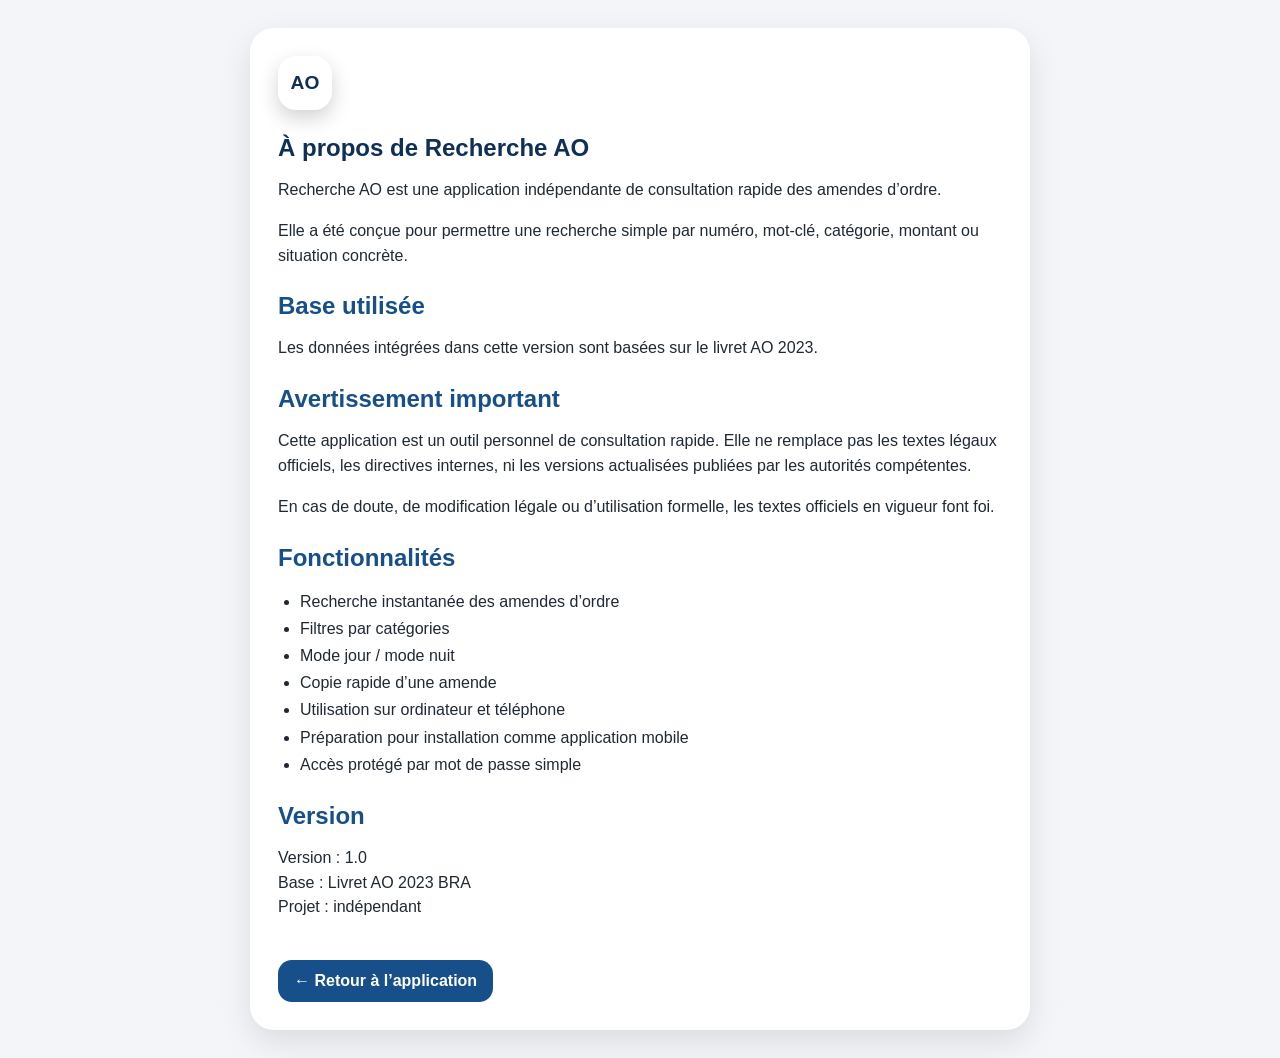
==== a-propos.html @ 62f080f0 "Add files via upload" ====
<!DOCTYPE html>
<html lang="fr">
<head>
    <meta charset="UTF-8">
    <meta name="viewport" content="width=device-width, initial-scale=1.0">
    <title>À propos — Recherche AO</title>

    <link rel="manifest" href="manifest.json">
    <meta name="theme-color" content="#174f8a">

    <link rel="stylesheet" href="style.css">
</head>
<body>

    <main class="container about-page">

        <section class="about-card">
            <span class="app-badge">AO</span>

            <h1>À propos de Recherche AO</h1>

            <p>
                Recherche AO est une application indépendante de consultation rapide
                des amendes d’ordre.
            </p>

            <p>
                Elle a été conçue pour permettre une recherche simple par numéro,
                mot-clé, catégorie, montant ou situation concrète.
            </p>

            <h2>Base utilisée</h2>

            <p>
                Les données intégrées dans cette version sont basées sur le livret
                AO 2023.
            </p>

            <h2>Avertissement important</h2>

            <p>
                Cette application est un outil personnel de consultation rapide.
                Elle ne remplace pas les textes légaux officiels, les directives
                internes, ni les versions actualisées publiées par les autorités
                compétentes.
            </p>

            <p>
                En cas de doute, de modification légale ou d’utilisation formelle,
                les textes officiels en vigueur font foi.
            </p>

            <h2>Fonctionnalités</h2>

            <ul>
                <li>Recherche instantanée des amendes d’ordre</li>
                <li>Filtres par catégories</li>
                <li>Mode jour / mode nuit</li>
                <li>Copie rapide d’une amende</li>
                <li>Utilisation sur ordinateur et téléphone</li>
                <li>Préparation pour installation comme application mobile</li>
                <li>Accès protégé par mot de passe simple</li>
            </ul>

            <h2>Version</h2>

            <p>
                Version : 1.0<br>
                Base : Livret AO 2023 BRA<br>
                Projet : indépendant
            </p>

            <a href="index.html" class="about-back-btn">
                ← Retour à l’application
            </a>
        </section>

    </main>

</body>
</html>
---- style.css ----
* {
    box-sizing: border-box;
}

:root {
    --blue-dark: #0f2f57;
    --blue: #174f8a;
    --blue-light: #e8f1fb;
    --red: #b91c1c;
    --text: #1f2933;
    --muted: #6b7280;
    --bg: #f3f5f8;
    --card: #ffffff;
    --border: #d6dce5;
}

body {
    margin: 0;
    font-family: Arial, Helvetica, sans-serif;
    background: var(--bg);
    color: var(--text);
}

.app-header {
    background: linear-gradient(135deg, var(--blue-dark), var(--blue));
    color: white;
    padding: 30px 20px 42px;
    text-align: center;
}
.total-count {
    display: inline-block;
    margin-top: 12px;
    padding: 8px 14px;
    background: rgba(255, 255, 255, 0.16);
    border: 1px solid rgba(255, 255, 255, 0.28);
    border-radius: 999px;
    font-size: 0.92rem;
    font-weight: bold;
}

.header-content {
    max-width: 900px;
    margin: 0 auto;
}

.app-badge {
    display: inline-flex;
    align-items: center;
    justify-content: center;
    background: white;
    color: var(--blue-dark);
    width: 54px;
    height: 54px;
    border-radius: 18px;
    font-weight: 900;
    font-size: 1.2rem;
    margin-bottom: 12px;
    box-shadow: 0 8px 20px rgba(0, 0, 0, 0.18);
}

.app-header h1 {
    margin: 0;
    font-size: 2rem;
}

.app-header p {
    margin: 8px 0 0;
    opacity: 0.92;
}

.container {
    width: 100%;
    max-width: 900px;
    margin: 0 auto;
    padding: 20px;
}

.search-section {
    background: var(--card);
    padding: 20px;
    border-radius: 22px;
    box-shadow: 0 12px 28px rgba(0, 0, 0, 0.10);
    margin-top: -46px;
}

.search-section label {
    display: block;
    font-weight: bold;
    margin-bottom: 10px;
}

.search-wrapper {
    position: relative;
}

#searchInput {
    width: 100%;
    padding: 16px 48px 16px 16px;
    font-size: 1.05rem;
    border: 2px solid var(--border);
    border-radius: 16px;
    outline: none;
    background: #ffffff;
}

#searchInput:focus {
    border-color: var(--blue);
    box-shadow: 0 0 0 4px rgba(23, 79, 138, 0.12);
}

.clear-btn {
    position: absolute;
    right: 10px;
    top: 50%;
    transform: translateY(-50%);
    border: none;
    background: #e5eaf0;
    color: var(--text);
    width: 32px;
    height: 32px;
    border-radius: 50%;
    font-size: 1.4rem;
    line-height: 1;
    cursor: pointer;
}

.clear-btn:hover {
    background: #d6dce5;
}

.quick-actions {
    display: flex;
    gap: 10px;
    margin-top: 14px;
}

.secondary-btn {
    flex: 1;
    border: none;
    background: var(--blue-light);
    color: var(--blue-dark);
    padding: 12px 14px;
    border-radius: 14px;
    cursor: pointer;
    font-weight: bold;
}

.secondary-btn:hover {
    background: #d8e8f8;
}

.filters {
    display: flex;
    gap: 10px;
    flex-wrap: wrap;
    margin-top: 16px;
}

.filter-btn {
    border: none;
    background: #e5eaf0;
    color: var(--text);
    padding: 10px 14px;
    border-radius: 999px;
    cursor: pointer;
    font-weight: bold;
}

.filter-btn.active {
    background: var(--blue);
    color: white;
}

.results-info {
    margin: 18px 4px;
    font-weight: bold;
    color: #4b5563;
}

.results-container {
    display: grid;
    gap: 14px;
}

.ao-card {
    background: var(--card);
    border-radius: 18px;
    padding: 18px;
    box-shadow: 0 8px 22px rgba(0, 0, 0, 0.07);
    border-left: 6px solid var(--blue);
}

.ao-card-header {
    display: flex;
    justify-content: space-between;
    gap: 12px;
    align-items: flex-start;
}

.ao-number {
    display: inline-block;
    background: var(--blue-dark);
    color: white;
    padding: 7px 11px;
    border-radius: 12px;
    font-weight: bold;
}

.ao-amount {
    font-size: 1.3rem;
    font-weight: bold;
    color: var(--red);
    white-space: nowrap;
}

.ao-description {
    margin: 14px 0;
    font-size: 1rem;
    line-height: 1.45;
}

.ao-meta {
    font-size: 0.9rem;
    color: #5f6b7a;
}

.card-actions {
    display: flex;
    gap: 10px;
    margin-top: 14px;
}

.copy-btn {
    border: none;
    background: var(--blue);
    color: white;
    padding: 11px 14px;
    border-radius: 12px;
    cursor: pointer;
    font-weight: bold;
}

.copy-btn:hover {
    background: var(--blue-dark);
}

.no-result {
    background: var(--card);
    padding: 22px;
    border-radius: 18px;
    text-align: center;
    color: var(--muted);
}

.app-footer {
    text-align: center;
    padding: 24px;
    color: var(--muted);
    font-size: 0.9rem;
}

@media (max-width: 600px) {
    .app-header {
        padding: 24px 16px 52px;
    }

    .app-header h1 {
        font-size: 1.7rem;
    }

    .container {
        padding: 14px;
    }

    .search-section {
        border-radius: 20px;
        padding: 16px;
        margin-top: -48px;
    }

    #searchInput {
        font-size: 1rem;
        padding: 15px 48px 15px 14px;
    }

    .filters {
        display: grid;
        grid-template-columns: repeat(2, 1fr);
    }

    .filter-btn {
        width: 100%;
        padding: 12px 10px;
    }

    .ao-card-header {
        flex-direction: column;
    }

    .ao-amount {
        font-size: 1.25rem;
    }

    .copy-btn {
        width: 100%;
    }
}
.back-to-top {
    position: fixed;
    right: 18px;
    bottom: 18px;
    width: 48px;
    height: 48px;
    border: none;
    border-radius: 50%;
    background: var(--blue);
    color: white;
    font-size: 1.5rem;
    font-weight: bold;
    cursor: pointer;
    box-shadow: 0 8px 22px rgba(0, 0, 0, 0.22);
    opacity: 0;
    visibility: hidden;
    transform: translateY(12px);
    transition: opacity 0.25s ease, transform 0.25s ease, visibility 0.25s ease;
    z-index: 999;
}

.back-to-top.visible {
    opacity: 1;
    visibility: visible;
    transform: translateY(0);
}

.back-to-top:hover {
    background: var(--blue-dark);
}

@media (max-width: 600px) {
    .back-to-top {
        right: 14px;
        bottom: 14px;
        width: 46px;
        height: 46px;
        font-size: 1.4rem;
    }
}
.theme-toggle {
    display: inline-block;
    margin-top: 12px;
    padding: 10px 16px;
    border: 1px solid rgba(255, 255, 255, 0.35);
    border-radius: 999px;
    background: rgba(255, 255, 255, 0.16);
    color: white;
    font-weight: bold;
    cursor: pointer;
}

.theme-toggle:hover {
    background: rgba(255, 255, 255, 0.25);
}

/* MODE NUIT */
body.dark-mode {
    --bg: #0f172a;
    --card: #111827;
    --text: #e5e7eb;
    --muted: #9ca3af;
    --border: #374151;
    --blue-light: #1e3a5f;

    background: var(--bg);
    color: var(--text);
}

body.dark-mode .app-header {
    background: linear-gradient(135deg, #020617, #0f2f57);
}

body.dark-mode .search-section,
body.dark-mode .ao-card,
body.dark-mode .no-result {
    background: var(--card);
    color: var(--text);
}

body.dark-mode #searchInput {
    background: #020617;
    color: var(--text);
    border-color: var(--border);
}

body.dark-mode #searchInput::placeholder {
    color: #9ca3af;
}

body.dark-mode .filter-btn {
    background: #1f2937;
    color: var(--text);
}

body.dark-mode .filter-btn.active {
    background: var(--blue);
    color: white;
}

body.dark-mode .secondary-btn {
    background: #1f2937;
    color: var(--text);
}

body.dark-mode .secondary-btn:hover {
    background: #374151;
}

body.dark-mode .clear-btn {
    background: #374151;
    color: white;
}

body.dark-mode .ao-meta,
body.dark-mode .results-info,
body.dark-mode .app-footer {
    color: var(--muted);
}

body.dark-mode .ao-number {
    background: #020617;
}

body.dark-mode .theme-toggle {
    background: rgba(255, 255, 255, 0.10);
}
/* ÉCRAN DE VERROUILLAGE */
.lock-screen {
    position: fixed;
    inset: 0;
    background: linear-gradient(135deg, #0f2f57, #174f8a);
    display: flex;
    align-items: center;
    justify-content: center;
    padding: 22px;
    z-index: 9999;
}

.lock-screen.hidden {
    display: none;
}

.lock-card {
    width: 100%;
    max-width: 380px;
    background: white;
    color: #1f2933;
    border-radius: 24px;
    padding: 28px;
    text-align: center;
    box-shadow: 0 18px 45px rgba(0, 0, 0, 0.28);
}

.lock-badge {
    width: 64px;
    height: 64px;
    margin: 0 auto 16px;
    border-radius: 20px;
    background: linear-gradient(135deg, #0f2f57, #174f8a);
    color: white;
    display: flex;
    align-items: center;
    justify-content: center;
    font-weight: 900;
    font-size: 1.4rem;
}

.lock-card h1 {
    margin: 0 0 8px;
    font-size: 1.6rem;
}

.lock-card p {
    margin: 0 0 18px;
    color: #6b7280;
    line-height: 1.4;
}

#passwordInput {
    width: 100%;
    padding: 15px;
    border: 2px solid #d6dce5;
    border-radius: 14px;
    font-size: 1rem;
    outline: none;
    margin-bottom: 12px;
}

#passwordInput:focus {
    border-color: #174f8a;
    box-shadow: 0 0 0 4px rgba(23, 79, 138, 0.12);
}

.unlock-btn {
    width: 100%;
    border: none;
    background: #174f8a;
    color: white;
    padding: 14px;
    border-radius: 14px;
    font-weight: bold;
    font-size: 1rem;
    cursor: pointer;
}

.unlock-btn:hover {
    background: #0f2f57;
}

.password-error {
    margin-top: 12px !important;
    margin-bottom: 0 !important;
    color: #b91c1c !important;
    font-weight: bold;
    min-height: 20px;
}

.lock-app-btn {
    margin-left: 8px;
}

/* Mode nuit aussi pour l’écran verrouillé */
body.dark-mode .lock-card {
    background: #111827;
    color: #e5e7eb;
}

body.dark-mode .lock-card p {
    color: #9ca3af;
}

body.dark-mode #passwordInput {
    background: #020617;
    color: #e5e7eb;
    border-color: #374151;
}
/* PAGE À PROPOS */
.about-page {
    min-height: 100vh;
    display: flex;
    align-items: center;
    justify-content: center;
    padding-top: 28px;
    padding-bottom: 28px;
}

.about-card {
    width: 100%;
    max-width: 780px;
    background: var(--card);
    color: var(--text);
    border-radius: 24px;
    padding: 28px;
    box-shadow: 0 12px 32px rgba(0, 0, 0, 0.10);
}

.about-card h1 {
    margin-top: 12px;
    margin-bottom: 14px;
    color: var(--blue-dark);
}

.about-card h2 {
    margin-top: 24px;
    margin-bottom: 8px;
    color: var(--blue);
}

.about-card p {
    line-height: 1.55;
    color: var(--text);
}

.about-card ul {
    padding-left: 22px;
    line-height: 1.7;
}

.about-back-btn {
    display: inline-block;
    margin-top: 24px;
    background: var(--blue);
    color: white;
    text-decoration: none;
    padding: 12px 16px;
    border-radius: 14px;
    font-weight: bold;
}

.about-back-btn:hover {
    background: var(--blue-dark);
}

/* Mode nuit pour la page À propos */
body.dark-mode .about-card h1 {
    color: #e5e7eb;
}

body.dark-mode .about-card h2 {
    color: #93c5fd;
}

@media (max-width: 600px) {
    .about-page {
        align-items: flex-start;
        padding: 14px;
    }

    .about-card {
        padding: 22px;
        border-radius: 20px;
    }
}
.about-link {
    text-decoration: none;
}
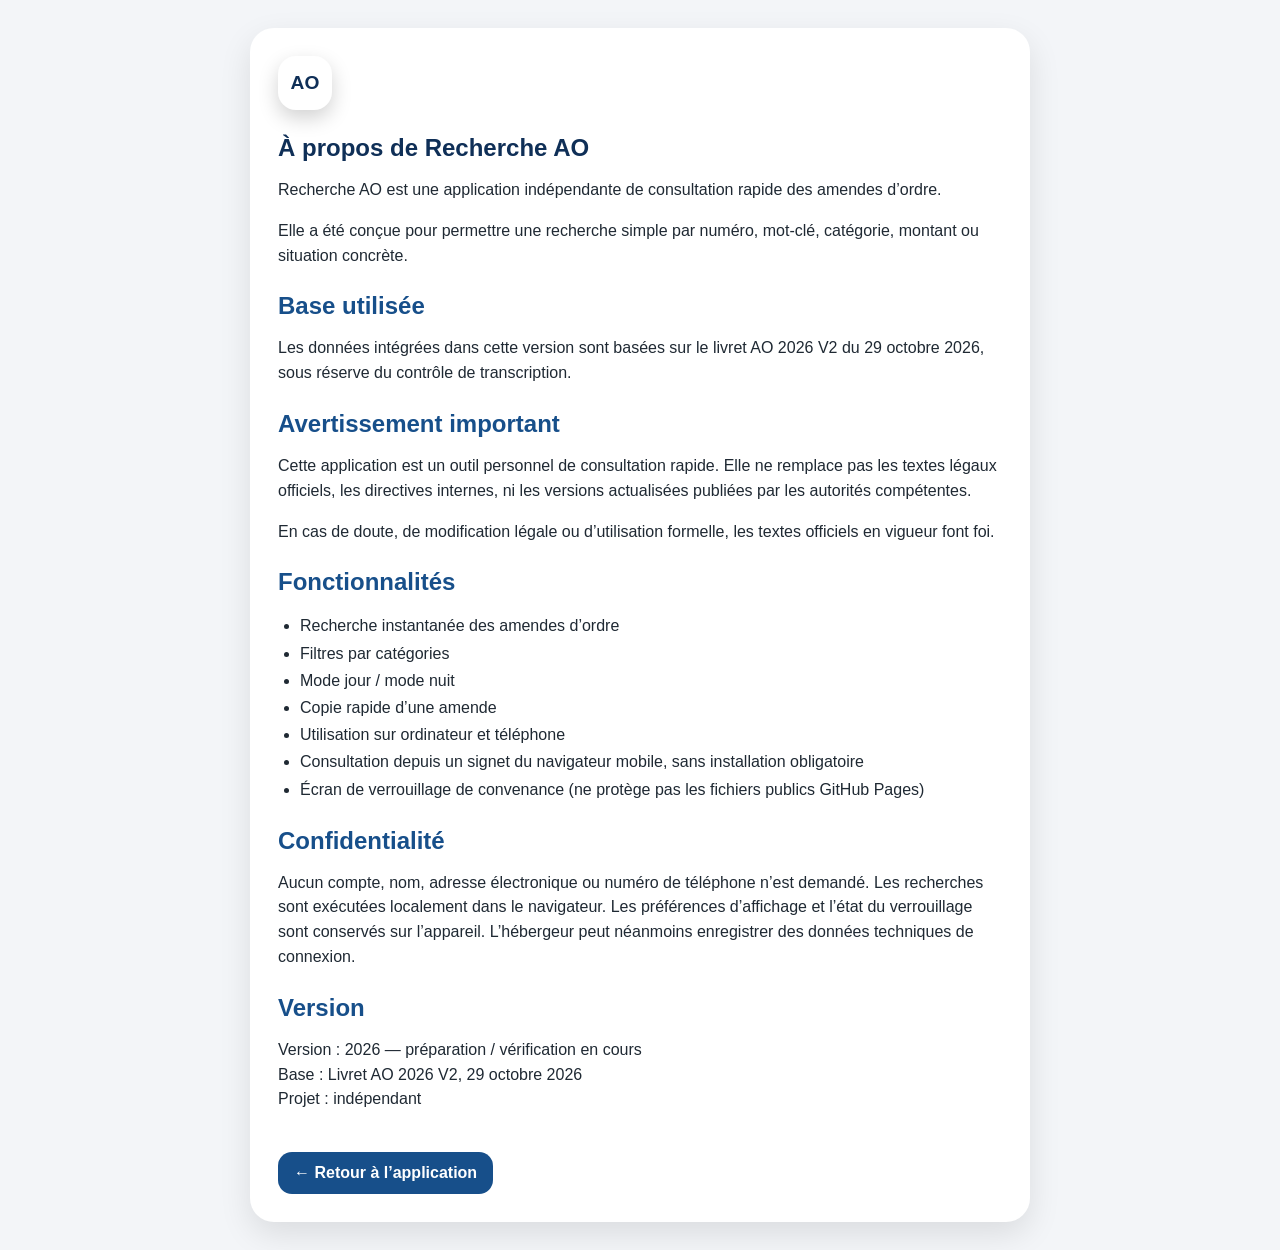
==== commit ed88b80c: "Actualiser informations et confidentialité pour AO 2026" ====
--- a/a-propos.html
+++ b/a-propos.html
@@ -33,7 +33,7 @@
 
             <p>
                 Les données intégrées dans cette version sont basées sur le livret
-                AO 2023.
+                AO 2026 V2 du 29 octobre 2026, sous réserve du contrôle de transcription.
             </p>
 
             <h2>Avertissement important</h2>
@@ -58,15 +58,17 @@
                 <li>Mode jour / mode nuit</li>
                 <li>Copie rapide d’une amende</li>
                 <li>Utilisation sur ordinateur et téléphone</li>
-                <li>Préparation pour installation comme application mobile</li>
-                <li>Accès protégé par mot de passe simple</li>
+                <li>Consultation depuis un signet du navigateur mobile, sans installation obligatoire</li>
+                <li>Écran de verrouillage de convenance (ne protège pas les fichiers publics GitHub Pages)</li>
             </ul>
 
+            <h2>Confidentialité</h2>
+            <p>Aucun compte, nom, adresse électronique ou numéro de téléphone n’est demandé. Les recherches sont exécutées localement dans le navigateur. Les préférences d’affichage et l’état du verrouillage sont conservés sur l’appareil. L’hébergeur peut néanmoins enregistrer des données techniques de connexion.</p>
             <h2>Version</h2>
 
             <p>
-                Version : 1.0<br>
-                Base : Livret AO 2023 BRA<br>
+                Version : 2026 — préparation / vérification en cours<br>
+                Base : Livret AO 2026 V2, 29 octobre 2026<br>
                 Projet : indépendant
             </p>
 
